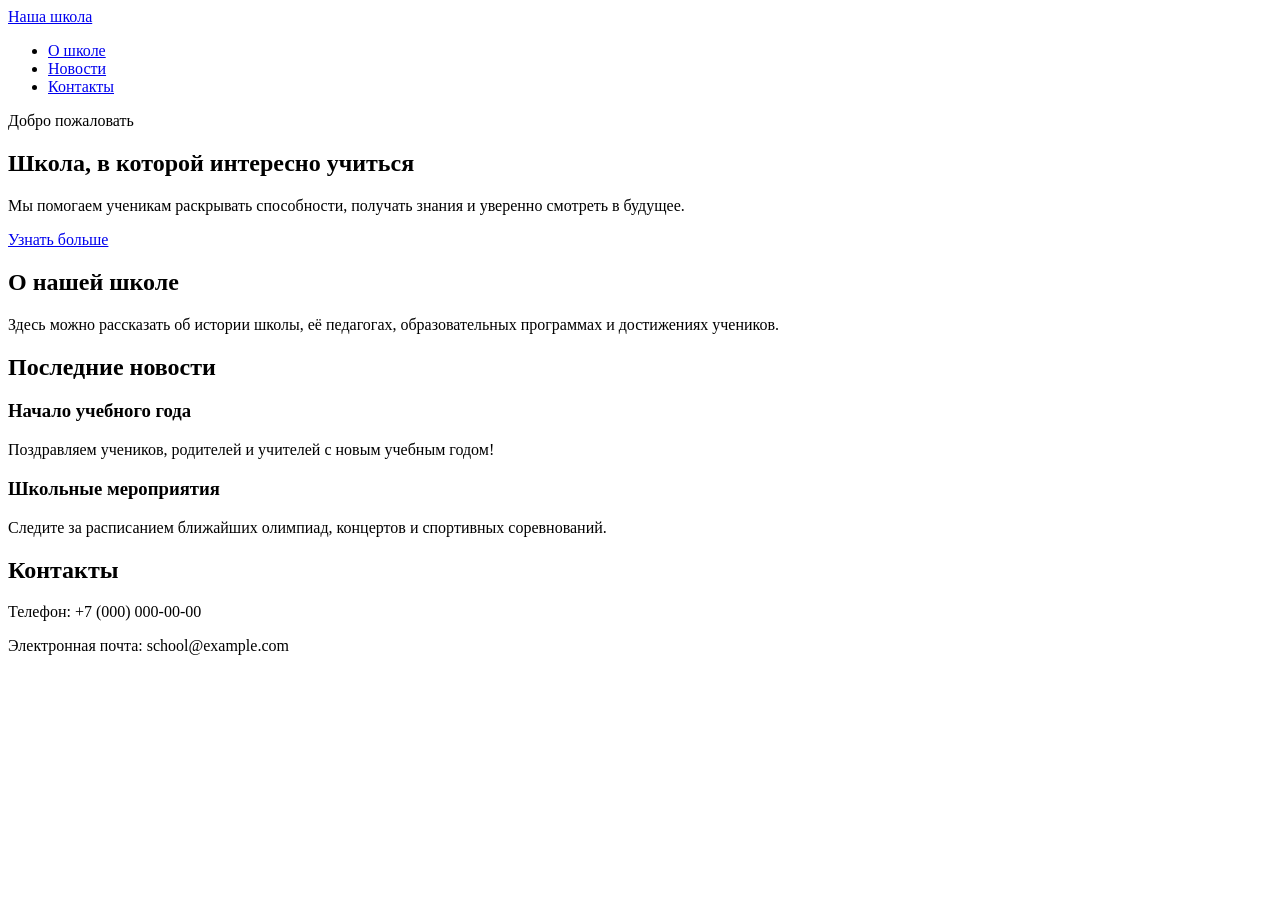
==== index.html @ 6bd5ac99 "Add school homepage" ====
<!DOCTYPE html>
<html lang="ru">
<head>
  <meta charset="UTF-8">
  <meta name="viewport" content="width=device-width, initial-scale=1.0">
  <meta name="description" content="Официальный сайт школы">
  <title>Наша школа</title>
  <link rel="stylesheet" href="css/styles.css">
</head>
<body>
  <header class="site-header">
    <div class="container header-content">
      <a class="logo" href="#">Наша школа</a>
      <nav aria-label="Основная навигация">
        <ul class="nav-list">
          <li><a href="#about">О школе</a></li>
          <li><a href="#news">Новости</a></li>
          <li><a href="#contacts">Контакты</a></li>
        </ul>
      </nav>
    </div>
  </header>

  <main>
    <section class="hero">
      <div class="container">
        <p class="eyebrow">Добро пожаловать</p>
        <h1>Школа, в которой интересно учиться</h1>
        <p>Мы помогаем ученикам раскрывать способности, получать знания и уверенно смотреть в будущее.</p>
        <a class="button" href="#about">Узнать больше</a>
      </div>
    </section>

    <section class="section" id="about">
      <div class="container">
        <h2>О нашей школе</h2>
        <p>Здесь можно рассказать об истории школы, её педагогах, образовательных программах и достижениях учеников.</p>
      </div>
    </section>

    <section class="section section-muted" id="news">
      <div class="container">
        <h2>Последние новости</h2>
        <div class="cards">
          <article class="card">
            <h3>Начало учебного года</h3>
            <p>Поздравляем учеников, родителей и учителей с новым учебным годом!</p>
          </article>
          <article class="card">
            <h3>Школьные мероприятия</h3>
            <p>Следите за расписанием ближайших олимпиад, концертов и спортивных соревнований.</p>
          </article>
        </div>
      </div>
    </section>
  </main>

  <footer class="site-footer" id="contacts">
    <div class="container">
      <h2>Контакты</h2>
      <p>Телефон: +7 (000) 000-00-00</p>
      <p>Электронная почта: school@example.com</p>
    </div>
  </footer>
</body>
</html>
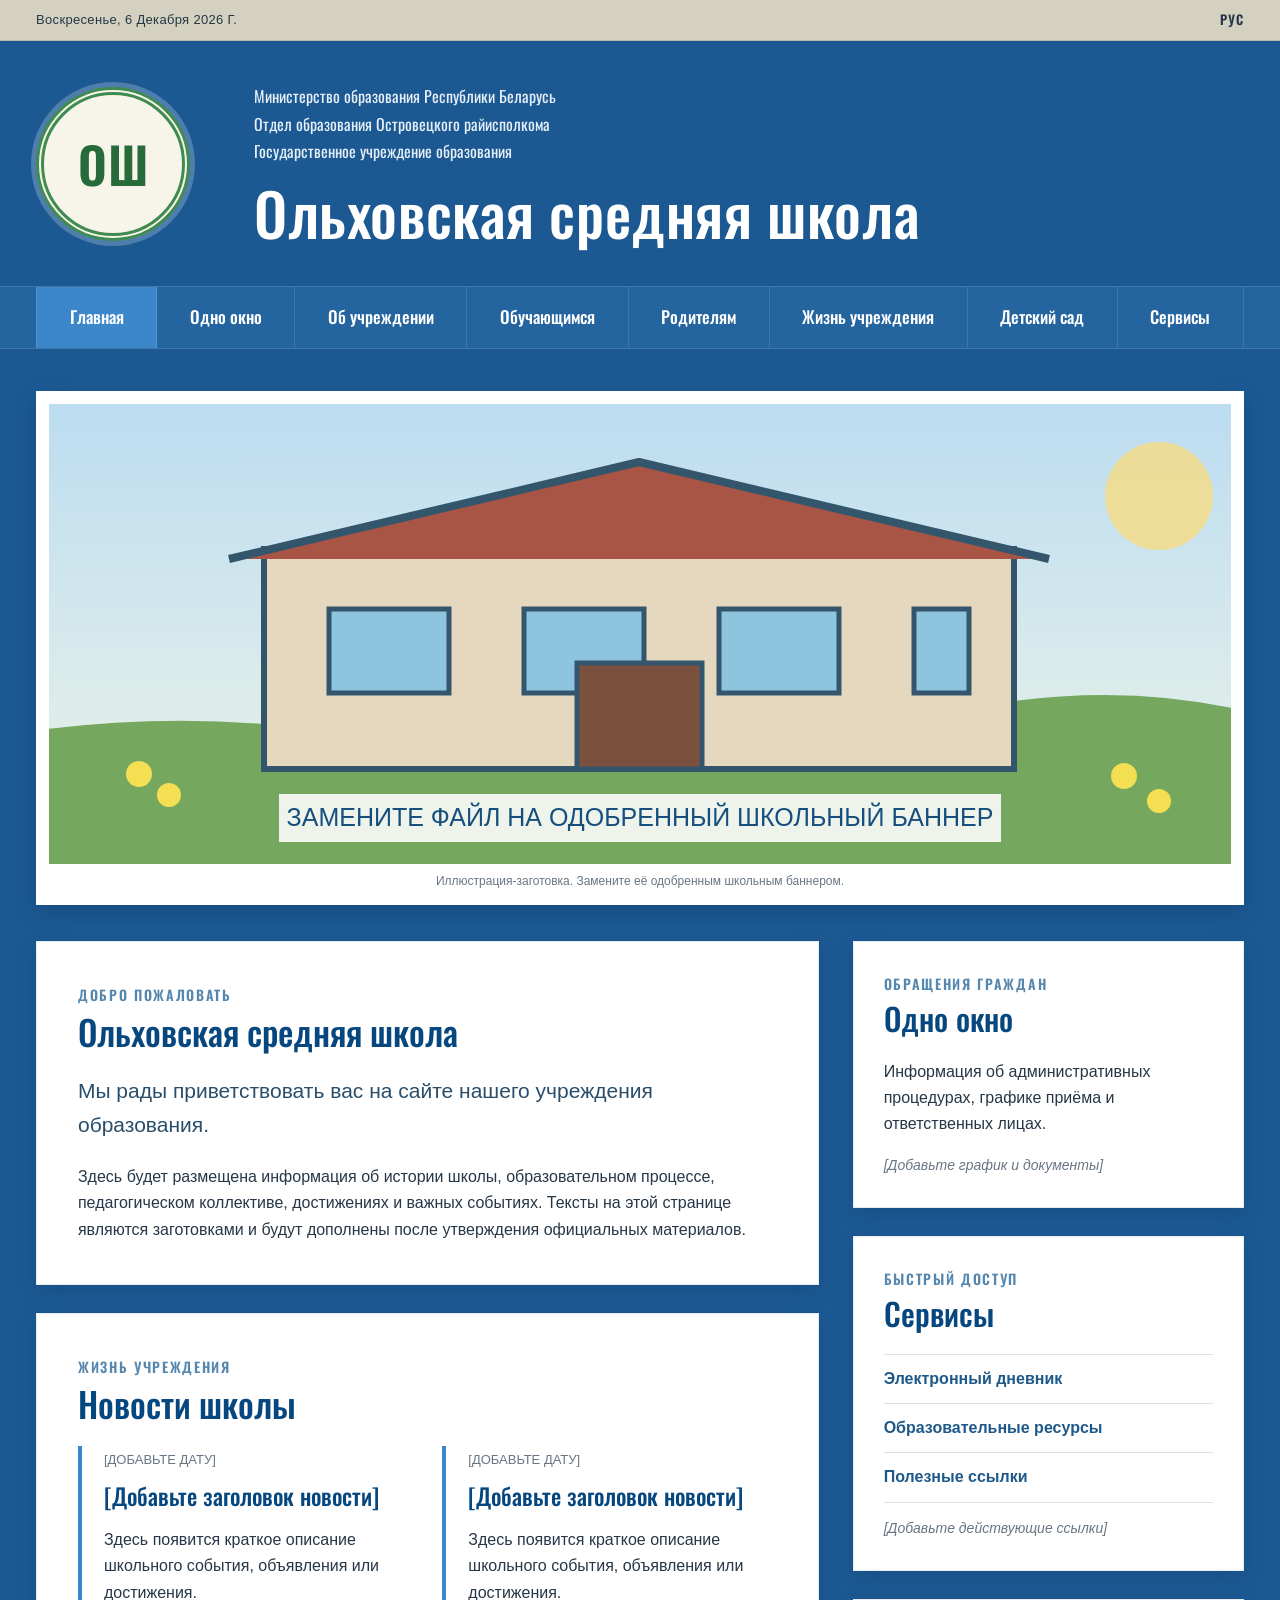
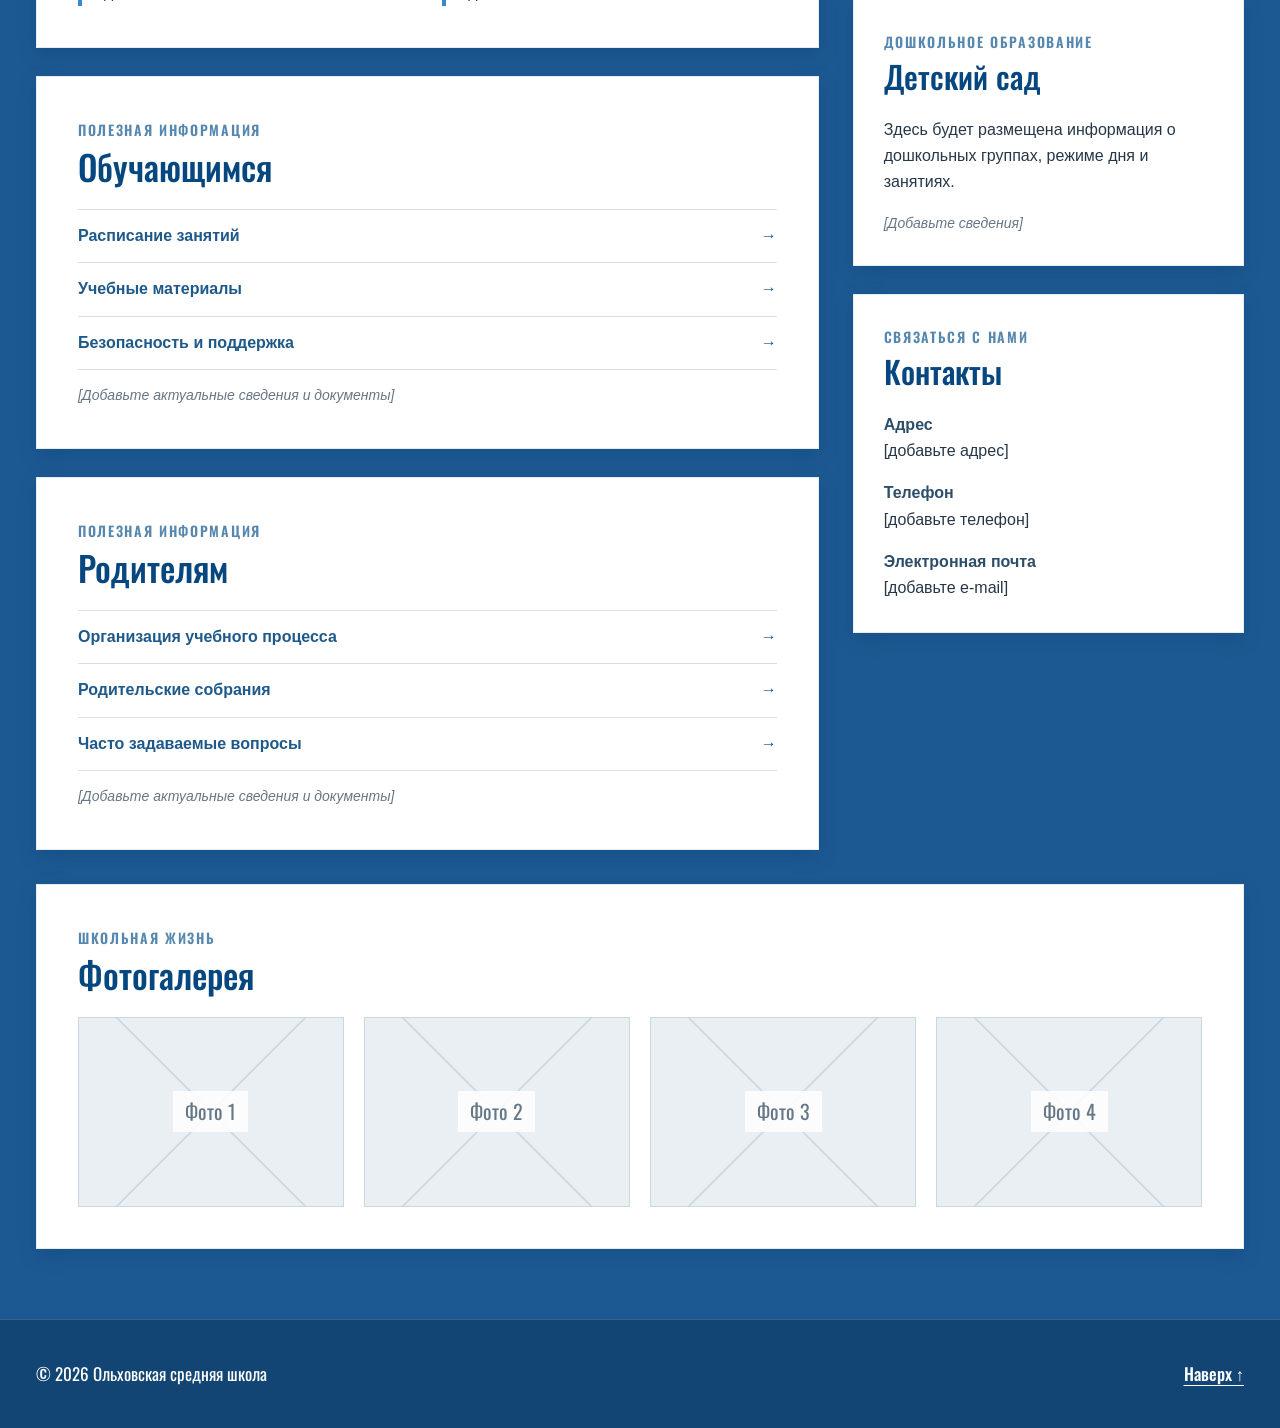
==== commit decf08f5: "Build responsive Olkhovskaya school homepage" ====
--- a/index.html
+++ b/index.html
@@ -1,66 +1,179 @@
-<!DOCTYPE html>
+<!doctype html>
 <html lang="ru">
 <head>
-  <meta charset="UTF-8">
-  <meta name="viewport" content="width=device-width, initial-scale=1.0">
-  <meta name="description" content="Официальный сайт школы">
-  <title>Наша школа</title>
-  <link rel="stylesheet" href="css/styles.css">
+  <meta charset="utf-8">
+  <meta name="viewport" content="width=device-width, initial-scale=1">
+  <meta name="description" content="Официальный сайт государственного учреждения образования «Ольховская средняя школа»">
+  <title>Ольховская средняя школа</title>
+  <link rel="preconnect" href="https://fonts.googleapis.com">
+  <link rel="preconnect" href="https://fonts.gstatic.com" crossorigin>
+  <link href="https://fonts.googleapis.com/css2?family=Oswald:wght@400;500;600&amp;display=swap" rel="stylesheet">
+  <link rel="stylesheet" href="styles.css">
 </head>
-<body>
+<body id="top">
+  <div class="topbar">
+    <div class="container topbar__inner">
+      <time id="current-date" datetime="">Сегодня</time>
+      <span class="language" aria-label="Язык страницы: русский">РУС</span>
+    </div>
+  </div>
+
   <header class="site-header">
-    <div class="container header-content">
-      <a class="logo" href="#">Наша школа</a>
-      <nav aria-label="Основная навигация">
-        <ul class="nav-list">
-          <li><a href="#about">О школе</a></li>
-          <li><a href="#news">Новости</a></li>
-          <li><a href="#contacts">Контакты</a></li>
+    <div class="container school-heading">
+      <div class="emblem" aria-label="Эмблема Ольховской средней школы" role="img">
+        <span>ОШ</span>
+      </div>
+      <div class="school-heading__text">
+        <p>Министерство образования Республики Беларусь</p>
+        <p>Отдел образования Островецкого райисполкома</p>
+        <p>Государственное учреждение образования</p>
+        <h1>Ольховская средняя школа</h1>
+      </div>
+    </div>
+
+    <nav class="main-nav" aria-label="Основная навигация">
+      <div class="container">
+        <ul class="main-nav__list">
+          <li><a class="is-active" href="#top" aria-current="page">Главная</a></li>
+          <li><a href="#one-window">Одно окно</a></li>
+          <li><a href="#about">Об учреждении</a></li>
+          <li><a href="#students">Обучающимся</a></li>
+          <li><a href="#parents">Родителям</a></li>
+          <li><a href="#news">Жизнь учреждения</a></li>
+          <li><a href="#kindergarten">Детский сад</a></li>
+          <li><a href="#services">Сервисы</a></li>
         </ul>
-      </nav>
-    </div>
+      </div>
+    </nav>
   </header>
 
-  <main>
-    <section class="hero">
-      <div class="container">
-        <p class="eyebrow">Добро пожаловать</p>
-        <h1>Школа, в которой интересно учиться</h1>
-        <p>Мы помогаем ученикам раскрывать способности, получать знания и уверенно смотреть в будущее.</p>
-        <a class="button" href="#about">Узнать больше</a>
+  <main class="container page-content">
+    <figure class="school-banner">
+      <img src="images/school-banner-placeholder.svg" alt="Место для праздничного баннера Ольховской средней школы" width="1462" height="460">
+      <figcaption>Иллюстрация-заготовка. Замените её одобренным школьным баннером.</figcaption>
+    </figure>
+
+    <div class="content-grid">
+      <div class="content-main">
+        <section class="panel welcome" id="about">
+          <p class="section-label">Добро пожаловать</p>
+          <h2>Ольховская средняя школа</h2>
+          <p class="lead">Мы рады приветствовать вас на сайте нашего учреждения образования.</p>
+          <p>Здесь будет размещена информация об истории школы, образовательном процессе, педагогическом коллективе, достижениях и важных событиях. Тексты на этой странице являются заготовками и будут дополнены после утверждения официальных материалов.</p>
+        </section>
+
+        <section class="panel" id="news">
+          <div class="section-heading">
+            <div>
+              <p class="section-label">Жизнь учреждения</p>
+              <h2>Новости школы</h2>
+            </div>
+          </div>
+          <div class="news-grid">
+            <article class="news-card">
+              <time datetime="">[добавьте дату]</time>
+              <h3>[Добавьте заголовок новости]</h3>
+              <p>Здесь появится краткое описание школьного события, объявления или достижения.</p>
+            </article>
+            <article class="news-card">
+              <time datetime="">[добавьте дату]</time>
+              <h3>[Добавьте заголовок новости]</h3>
+              <p>Здесь появится краткое описание школьного события, объявления или достижения.</p>
+            </article>
+          </div>
+        </section>
+
+        <section class="panel info-section" id="students">
+          <p class="section-label">Полезная информация</p>
+          <h2>Обучающимся</h2>
+          <div class="link-list">
+            <a href="#students">Расписание занятий <span aria-hidden="true">→</span></a>
+            <a href="#students">Учебные материалы <span aria-hidden="true">→</span></a>
+            <a href="#students">Безопасность и поддержка <span aria-hidden="true">→</span></a>
+          </div>
+          <p class="placeholder-note">[Добавьте актуальные сведения и документы]</p>
+        </section>
+
+        <section class="panel info-section" id="parents">
+          <p class="section-label">Полезная информация</p>
+          <h2>Родителям</h2>
+          <div class="link-list">
+            <a href="#parents">Организация учебного процесса <span aria-hidden="true">→</span></a>
+            <a href="#parents">Родительские собрания <span aria-hidden="true">→</span></a>
+            <a href="#parents">Часто задаваемые вопросы <span aria-hidden="true">→</span></a>
+          </div>
+          <p class="placeholder-note">[Добавьте актуальные сведения и документы]</p>
+        </section>
       </div>
-    </section>
 
-    <section class="section" id="about">
-      <div class="container">
-        <h2>О нашей школе</h2>
-        <p>Здесь можно рассказать об истории школы, её педагогах, образовательных программах и достижениях учеников.</p>
-      </div>
-    </section>
+      <aside class="content-sidebar" aria-label="Дополнительная информация">
+        <section class="panel sidebar-panel" id="one-window">
+          <p class="section-label">Обращения граждан</p>
+          <h2>Одно окно</h2>
+          <p>Информация об административных процедурах, графике приёма и ответственных лицах.</p>
+          <p class="placeholder-note">[Добавьте график и документы]</p>
+        </section>
 
-    <section class="section section-muted" id="news">
-      <div class="container">
-        <h2>Последние новости</h2>
-        <div class="cards">
-          <article class="card">
-            <h3>Начало учебного года</h3>
-            <p>Поздравляем учеников, родителей и учителей с новым учебным годом!</p>
-          </article>
-          <article class="card">
-            <h3>Школьные мероприятия</h3>
-            <p>Следите за расписанием ближайших олимпиад, концертов и спортивных соревнований.</p>
-          </article>
-        </div>
+        <section class="panel sidebar-panel" id="services">
+          <p class="section-label">Быстрый доступ</p>
+          <h2>Сервисы</h2>
+          <ul class="sidebar-links">
+            <li><a href="#services">Электронный дневник</a></li>
+            <li><a href="#services">Образовательные ресурсы</a></li>
+            <li><a href="#services">Полезные ссылки</a></li>
+          </ul>
+          <p class="placeholder-note">[Добавьте действующие ссылки]</p>
+        </section>
+
+        <section class="panel sidebar-panel" id="kindergarten">
+          <p class="section-label">Дошкольное образование</p>
+          <h2>Детский сад</h2>
+          <p>Здесь будет размещена информация о дошкольных группах, режиме дня и занятиях.</p>
+          <p class="placeholder-note">[Добавьте сведения]</p>
+        </section>
+
+        <section class="panel sidebar-panel contacts" id="contacts">
+          <p class="section-label">Связаться с нами</p>
+          <h2>Контакты</h2>
+          <address>
+            <p><strong>Адрес</strong><br>[добавьте адрес]</p>
+            <p><strong>Телефон</strong><br>[добавьте телефон]</p>
+            <p><strong>Электронная почта</strong><br>[добавьте e-mail]</p>
+          </address>
+        </section>
+      </aside>
+    </div>
+
+    <section class="panel gallery" aria-labelledby="gallery-title">
+      <p class="section-label">Школьная жизнь</p>
+      <h2 id="gallery-title">Фотогалерея</h2>
+      <div class="gallery-grid">
+        <div class="gallery-placeholder"><span>Фото 1</span></div>
+        <div class="gallery-placeholder"><span>Фото 2</span></div>
+        <div class="gallery-placeholder"><span>Фото 3</span></div>
+        <div class="gallery-placeholder"><span>Фото 4</span></div>
       </div>
     </section>
   </main>
 
-  <footer class="site-footer" id="contacts">
-    <div class="container">
-      <h2>Контакты</h2>
-      <p>Телефон: +7 (000) 000-00-00</p>
-      <p>Электронная почта: school@example.com</p>
+  <footer class="site-footer">
+    <div class="container site-footer__inner">
+      <p>© <span id="current-year"></span> Ольховская средняя школа</p>
+      <a href="#top">Наверх ↑</a>
     </div>
   </footer>
+
+  <script>
+    const today = new Date();
+    const dateElement = document.querySelector('#current-date');
+    dateElement.dateTime = today.toISOString().slice(0, 10);
+    dateElement.textContent = today.toLocaleDateString('ru-RU', {
+      weekday: 'long',
+      day: 'numeric',
+      month: 'long',
+      year: 'numeric'
+    });
+    document.querySelector('#current-year').textContent = today.getFullYear();
+  </script>
 </body>
 </html>
--- a/styles.css
+++ b/styles.css
@@ -0,0 +1,511 @@
+:root {
+  --page-blue: #1c5993;
+  --menu-blue: #24649f;
+  --active-blue: #3b87c9;
+  --topbar: #d4d1c1;
+  --heading: #06477f;
+  --text: #273747;
+  --muted: #687684;
+  --line: #d8e1e8;
+  --white: #fff;
+  --content-width: 1462px;
+  --heading-font: 'Oswald', 'Arial Narrow', Arial, sans-serif;
+}
+
+*,
+*::before,
+*::after {
+  box-sizing: border-box;
+}
+
+html {
+  scroll-behavior: smooth;
+  scroll-padding-top: 24px;
+}
+
+body {
+  margin: 0;
+  color: var(--text);
+  background: var(--page-blue);
+  font: 16px/1.65 Arial, Helvetica, sans-serif;
+}
+
+a {
+  color: inherit;
+}
+
+img {
+  display: block;
+  max-width: 100%;
+}
+
+.container {
+  width: min(var(--content-width), calc(100% - 72px));
+  margin-inline: auto;
+}
+
+.topbar {
+  color: #253746;
+  background: var(--topbar);
+  border-bottom: 1px solid rgb(0 0 0 / 12%);
+}
+
+.topbar__inner {
+  display: flex;
+  min-height: 40px;
+  align-items: center;
+  justify-content: space-between;
+  font-size: 13px;
+  letter-spacing: .025em;
+  text-transform: capitalize;
+}
+
+.language {
+  font-family: var(--heading-font);
+  font-weight: 600;
+  letter-spacing: .08em;
+}
+
+.site-header {
+  color: var(--white);
+}
+
+.school-heading {
+  display: flex;
+  min-height: 245px;
+  align-items: center;
+  gap: clamp(32px, 5vw, 82px);
+  padding-block: 34px;
+}
+
+.emblem {
+  display: grid;
+  width: 154px;
+  aspect-ratio: 1;
+  flex: 0 0 154px;
+  place-items: center;
+  color: #286b3b;
+  background: #f7f5e9;
+  border: 8px double #3f8b50;
+  border-radius: 50%;
+  box-shadow: 0 0 0 5px rgb(255 255 255 / 22%);
+  font-family: var(--heading-font);
+  font-size: 50px;
+  font-weight: 600;
+  letter-spacing: .02em;
+}
+
+.school-heading__text {
+  font-family: var(--heading-font);
+}
+
+.school-heading__text p {
+  margin: 1px 0;
+  color: #e5eff8;
+  font-size: clamp(15px, 1.25vw, 19px);
+  font-weight: 400;
+}
+
+.school-heading h1 {
+  margin: 17px 0 0;
+  font-size: clamp(38px, 4.6vw, 70px);
+  font-weight: 500;
+  letter-spacing: .01em;
+  line-height: 1.08;
+}
+
+.main-nav {
+  background: var(--menu-blue);
+  border-block: 1px solid rgb(255 255 255 / 13%);
+}
+
+.main-nav__list {
+  display: flex;
+  margin: 0;
+  padding: 0;
+  list-style: none;
+}
+
+.main-nav__list li {
+  flex: 1 1 auto;
+}
+
+.main-nav__list a {
+  display: flex;
+  min-height: 61px;
+  align-items: center;
+  justify-content: center;
+  padding: 10px 18px;
+  border-right: 1px solid rgb(255 255 255 / 12%);
+  font-family: var(--heading-font);
+  font-size: 17px;
+  font-weight: 500;
+  line-height: 1.2;
+  text-align: center;
+  text-decoration: none;
+  transition: background-color 160ms ease;
+}
+
+.main-nav__list li:first-child a {
+  border-left: 1px solid rgb(255 255 255 / 12%);
+}
+
+.main-nav__list a:hover,
+.main-nav__list a:focus-visible,
+.main-nav__list a.is-active {
+  background: var(--active-blue);
+}
+
+.page-content {
+  padding-block: 42px 70px;
+}
+
+.school-banner {
+  margin: 0 0 36px;
+  padding: 12px;
+  background: var(--white);
+  border: 1px solid rgb(255 255 255 / 52%);
+  box-shadow: 0 7px 20px rgb(3 39 73 / 25%);
+}
+
+.school-banner img {
+  width: 100%;
+  aspect-ratio: 1462 / 460;
+  object-fit: cover;
+}
+
+.school-banner figcaption {
+  padding: 8px 5px 0;
+  color: var(--muted);
+  font-size: 12px;
+  text-align: center;
+}
+
+.content-grid {
+  display: grid;
+  grid-template-columns: minmax(0, 2fr) minmax(300px, 1fr);
+  gap: 34px;
+  align-items: start;
+}
+
+.content-main,
+.content-sidebar {
+  display: grid;
+  gap: 28px;
+}
+
+.panel {
+  padding: clamp(26px, 3.2vw, 46px);
+  background: var(--white);
+  border: 1px solid rgb(7 58 99 / 10%);
+  box-shadow: 0 6px 18px rgb(3 39 73 / 18%);
+}
+
+.panel h2,
+.panel h3,
+.section-label {
+  font-family: var(--heading-font);
+}
+
+.panel h2 {
+  margin: 0 0 22px;
+  color: var(--heading);
+  font-size: clamp(29px, 2.7vw, 41px);
+  font-weight: 500;
+  line-height: 1.15;
+}
+
+.panel h3 {
+  margin: 10px 0 8px;
+  color: var(--heading);
+  font-size: 23px;
+  font-weight: 500;
+  line-height: 1.25;
+}
+
+.panel p:last-child {
+  margin-bottom: 0;
+}
+
+.section-label {
+  margin: 0 0 6px;
+  color: #5687ae;
+  font-size: 14px;
+  font-weight: 600;
+  letter-spacing: .12em;
+  text-transform: uppercase;
+}
+
+.lead {
+  color: #294e6b;
+  font-size: 21px;
+}
+
+.news-grid {
+  display: grid;
+  grid-template-columns: repeat(2, minmax(0, 1fr));
+  gap: 30px;
+}
+
+.news-card {
+  padding-left: 22px;
+  border-left: 4px solid var(--active-blue);
+}
+
+.news-card time {
+  color: var(--muted);
+  font-size: 13px;
+  text-transform: uppercase;
+}
+
+.link-list {
+  border-top: 1px solid var(--line);
+}
+
+.link-list a {
+  display: flex;
+  align-items: center;
+  justify-content: space-between;
+  gap: 16px;
+  padding: 13px 0;
+  color: #1e598a;
+  border-bottom: 1px solid var(--line);
+  font-weight: 700;
+  text-decoration: none;
+}
+
+.link-list a:hover,
+.link-list a:focus-visible,
+.sidebar-links a:hover,
+.sidebar-links a:focus-visible {
+  color: var(--active-blue);
+  text-decoration: underline;
+}
+
+.sidebar-panel {
+  padding: 30px;
+}
+
+.sidebar-panel h2 {
+  font-size: 31px;
+}
+
+.sidebar-links {
+  margin: 0;
+  padding: 0;
+  list-style: none;
+}
+
+.sidebar-links li {
+  border-top: 1px solid var(--line);
+}
+
+.sidebar-links li:last-child {
+  border-bottom: 1px solid var(--line);
+}
+
+.sidebar-links a {
+  display: block;
+  padding: 11px 0;
+  color: #1e598a;
+  font-weight: 700;
+  text-decoration: none;
+}
+
+.placeholder-note {
+  color: var(--muted);
+  font-size: 14px;
+  font-style: italic;
+}
+
+.contacts address {
+  font-style: normal;
+}
+
+.contacts strong {
+  color: #2c4e69;
+}
+
+.gallery {
+  margin-top: 34px;
+}
+
+.gallery-grid {
+  display: grid;
+  grid-template-columns: repeat(4, minmax(0, 1fr));
+  gap: 20px;
+}
+
+.gallery-placeholder {
+  display: grid;
+  min-height: 190px;
+  place-items: center;
+  color: #667887;
+  background:
+    linear-gradient(135deg, transparent 49.5%, #c9d6df 50%, transparent 50.5%),
+    linear-gradient(45deg, transparent 49.5%, #c9d6df 50%, transparent 50.5%),
+    #e9eff3;
+  border: 1px solid #cbd7df;
+  font-family: var(--heading-font);
+  font-size: 20px;
+}
+
+.gallery-placeholder span {
+  padding: 4px 12px;
+  background: rgb(255 255 255 / 85%);
+}
+
+.site-footer {
+  color: var(--white);
+  background: #124574;
+  border-top: 1px solid rgb(255 255 255 / 16%);
+}
+
+.site-footer__inner {
+  display: flex;
+  min-height: 108px;
+  align-items: center;
+  justify-content: space-between;
+  gap: 24px;
+  font-family: var(--heading-font);
+  font-size: 17px;
+}
+
+.site-footer a {
+  font-weight: 500;
+  text-underline-offset: 4px;
+}
+
+@media (max-width: 1040px) {
+  .container {
+    width: min(100% - 44px, var(--content-width));
+  }
+
+  .main-nav__list {
+    flex-wrap: wrap;
+  }
+
+  .main-nav__list li {
+    flex: 1 1 25%;
+  }
+
+  .content-grid {
+    grid-template-columns: minmax(0, 1.8fr) minmax(260px, 1fr);
+  }
+
+  .gallery-grid {
+    grid-template-columns: repeat(2, minmax(0, 1fr));
+  }
+}
+
+@media (max-width: 760px) {
+  .container {
+    width: min(100% - 28px, var(--content-width));
+  }
+
+  .topbar__inner {
+    min-height: 36px;
+  }
+
+  .school-heading {
+    min-height: auto;
+    align-items: flex-start;
+    flex-direction: column;
+    gap: 22px;
+    padding-block: 28px 32px;
+  }
+
+  .emblem {
+    width: 104px;
+    flex-basis: 104px;
+    border-width: 6px;
+    font-size: 35px;
+  }
+
+  .school-heading__text p {
+    font-size: 14px;
+    line-height: 1.4;
+  }
+
+  .school-heading h1 {
+    margin-top: 13px;
+    font-size: clamp(34px, 10vw, 48px);
+  }
+
+  .main-nav__list li {
+    flex-basis: 50%;
+  }
+
+  .main-nav__list a {
+    min-height: 52px;
+    padding-inline: 8px;
+    font-size: 15px;
+  }
+
+  .page-content {
+    padding-block: 24px 42px;
+  }
+
+  .school-banner {
+    margin-bottom: 24px;
+    padding: 7px;
+  }
+
+  .school-banner img {
+    min-height: 210px;
+  }
+
+  .content-grid {
+    grid-template-columns: 1fr;
+    gap: 24px;
+  }
+
+  .content-main,
+  .content-sidebar {
+    gap: 24px;
+  }
+
+  .panel,
+  .sidebar-panel {
+    padding: 25px 22px;
+  }
+
+  .news-grid {
+    grid-template-columns: 1fr;
+  }
+
+  .gallery {
+    margin-top: 24px;
+  }
+
+  .gallery-grid {
+    gap: 12px;
+  }
+
+  .gallery-placeholder {
+    min-height: 125px;
+  }
+
+  .site-footer__inner {
+    align-items: flex-start;
+    flex-direction: column;
+    justify-content: center;
+    padding-block: 26px;
+  }
+
+  .site-footer__inner p {
+    margin: 0;
+  }
+}
+
+@media (max-width: 380px) {
+  .main-nav__list li {
+    flex-basis: 100%;
+  }
+}
+
+@media (prefers-reduced-motion: reduce) {
+  html {
+    scroll-behavior: auto;
+  }
+}
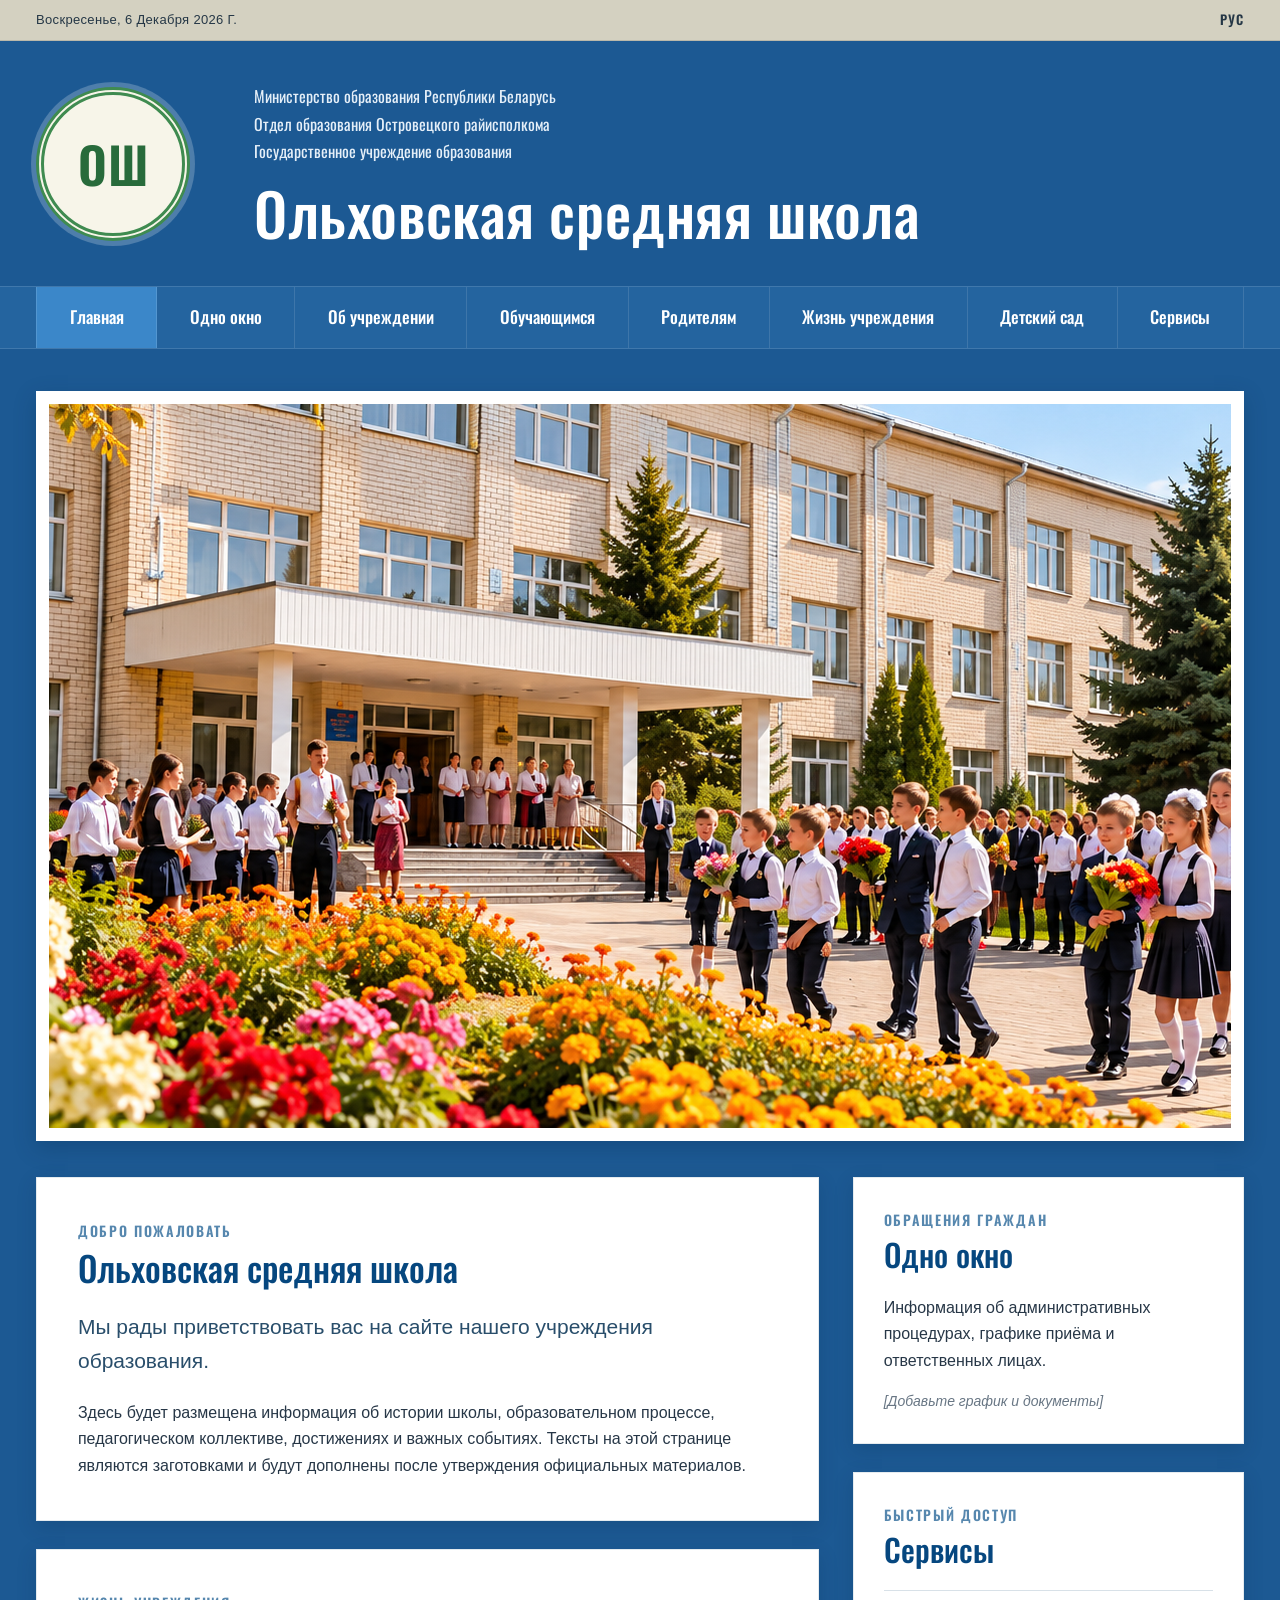
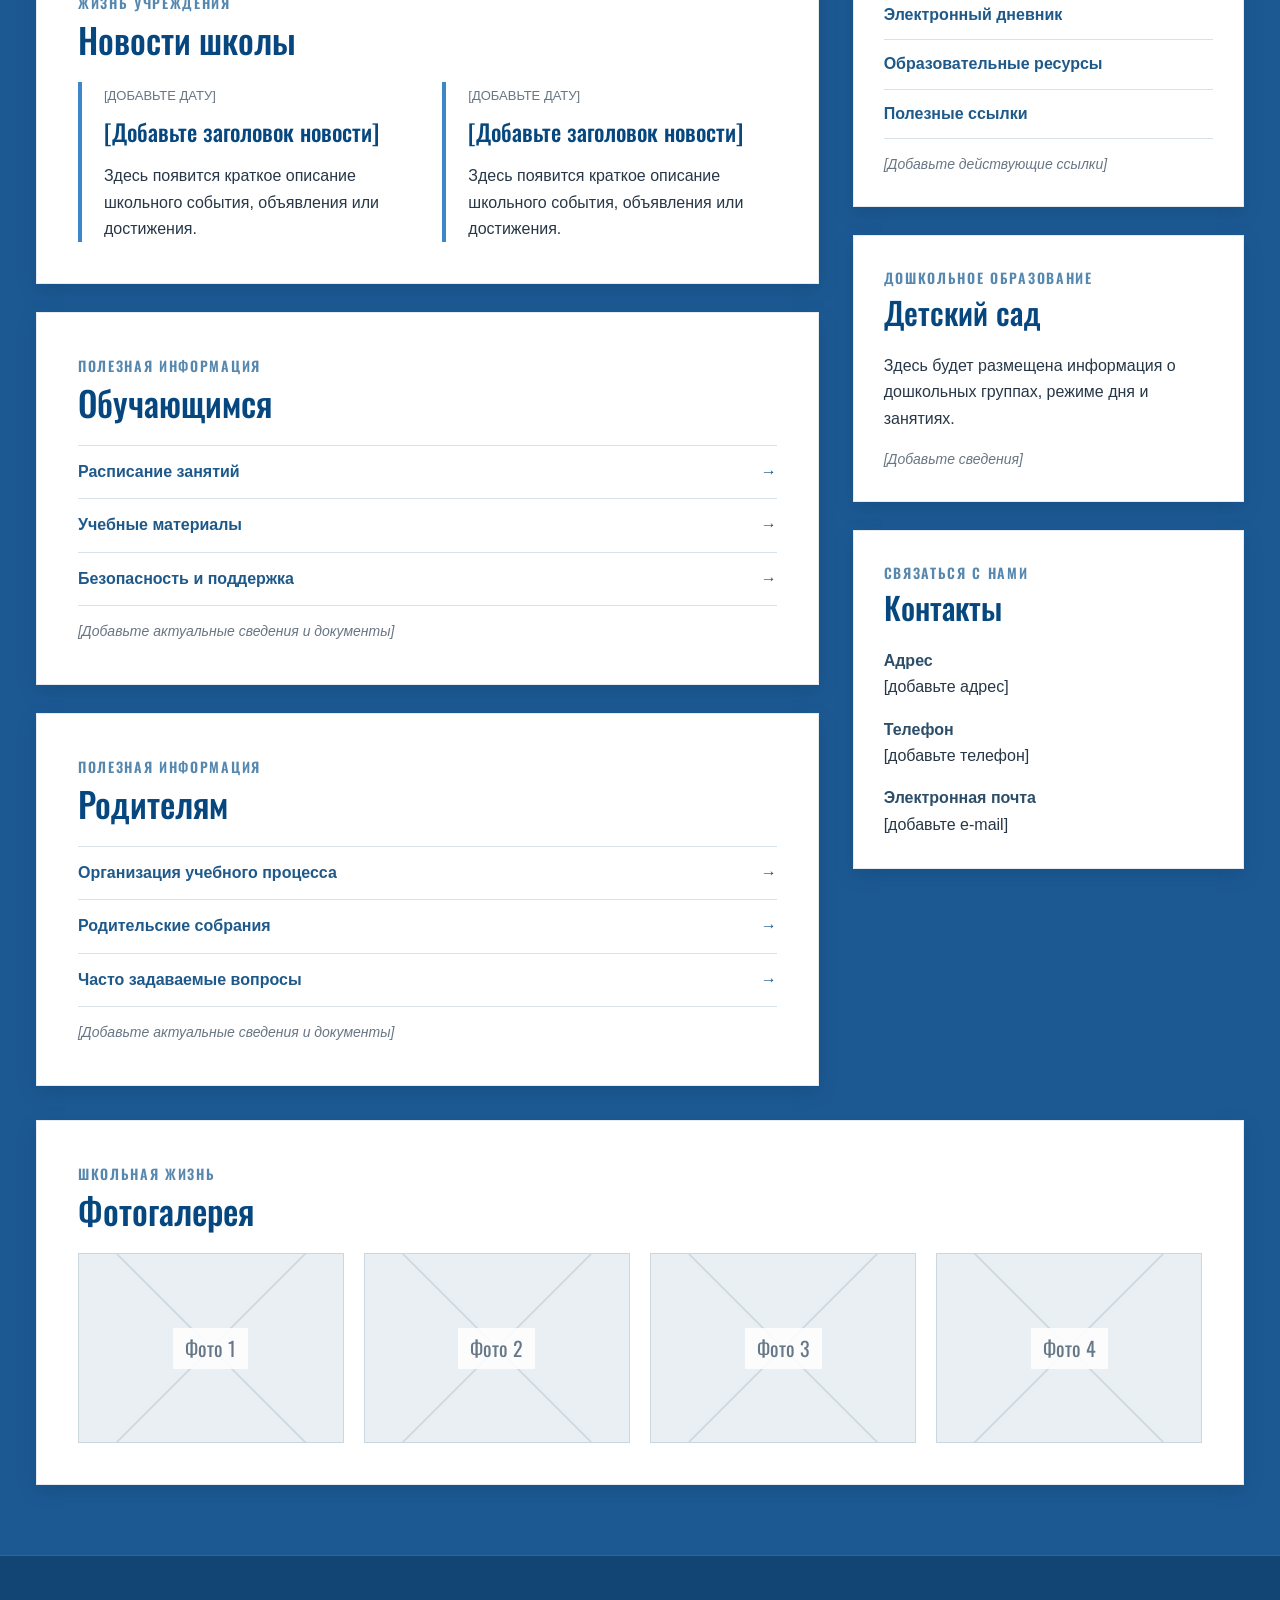
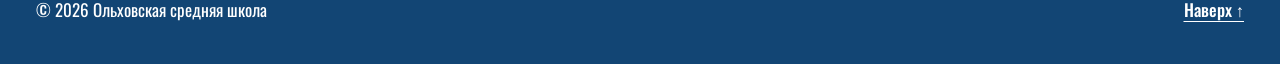
==== commit f110290c: "Use school image as homepage banner" ====
--- a/index.html
+++ b/index.html
@@ -49,8 +49,7 @@
 
   <main class="container page-content">
     <figure class="school-banner">
-      <img src="images/school-banner-placeholder.svg" alt="Место для праздничного баннера Ольховской средней школы" width="1462" height="460">
-      <figcaption>Иллюстрация-заготовка. Замените её одобренным школьным баннером.</figcaption>
+      <img src="images/school.png" alt="Школьное здание, ученики и педагоги на праздничной линейке" width="2172" height="724">
     </figure>
 
     <div class="content-grid">
--- a/styles.css
+++ b/styles.css
@@ -170,15 +170,8 @@
 
 .school-banner img {
   width: 100%;
-  aspect-ratio: 1462 / 460;
+  aspect-ratio: 3 / 1;
   object-fit: cover;
-}
-
-.school-banner figcaption {
-  padding: 8px 5px 0;
-  color: var(--muted);
-  font-size: 12px;
-  text-align: center;
 }
 
 .content-grid {
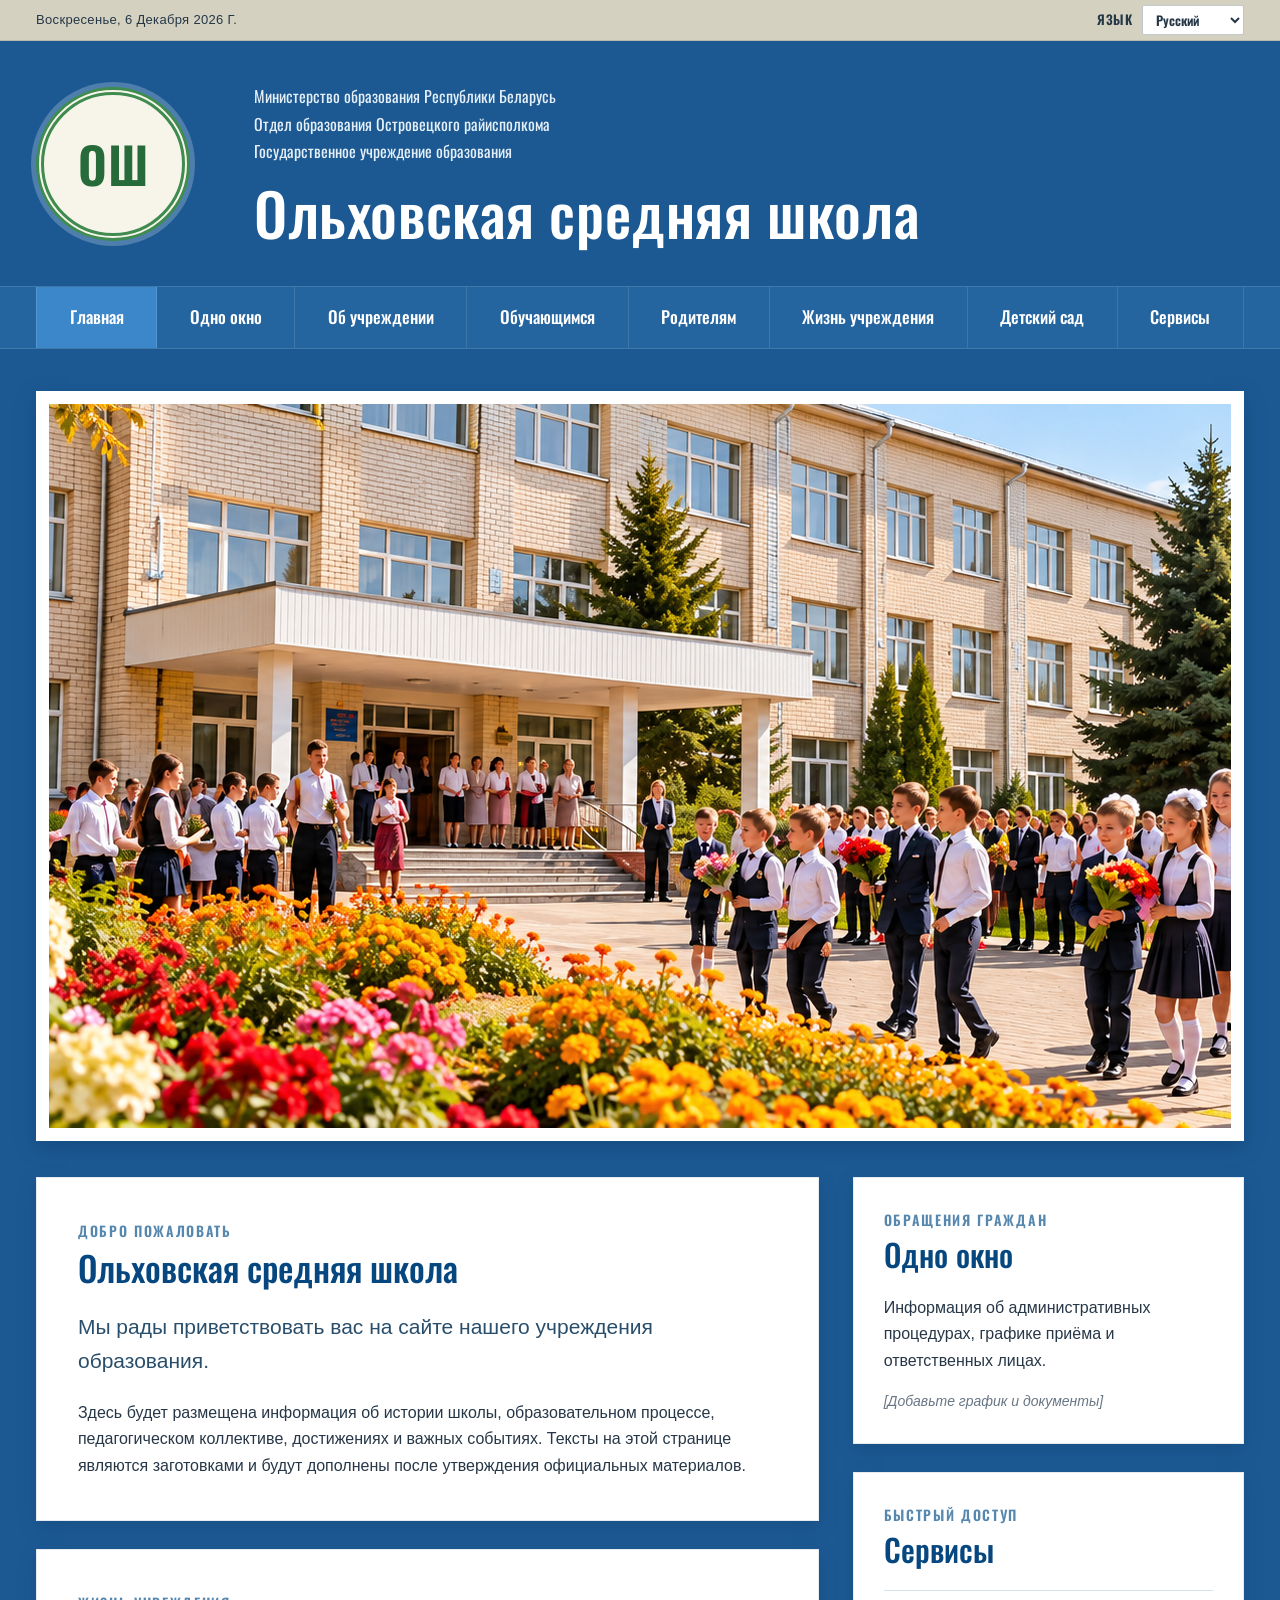
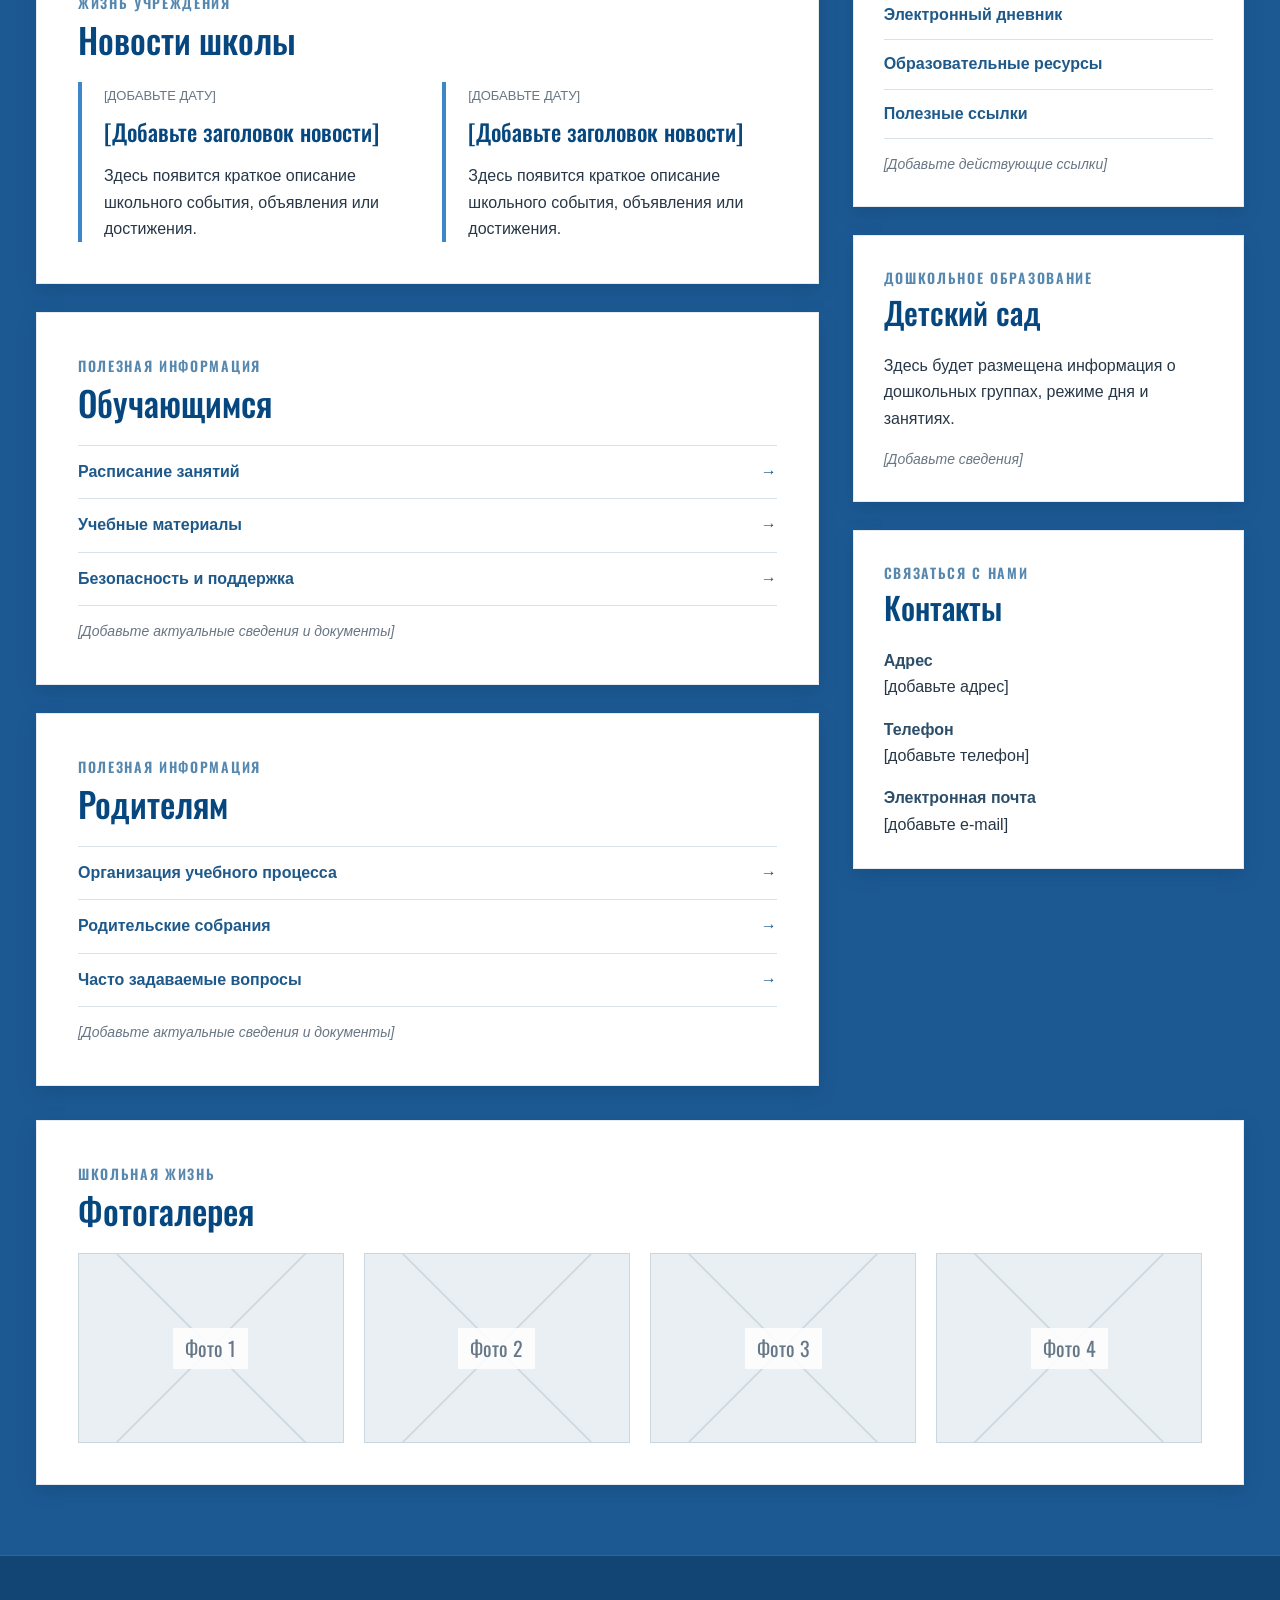
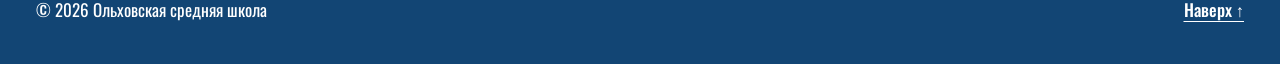
==== commit c9c24232: "Add English translation and language selector" ====
--- a/index.html
+++ b/index.html
@@ -14,7 +14,13 @@
   <div class="topbar">
     <div class="container topbar__inner">
       <time id="current-date" datetime="">Сегодня</time>
-      <span class="language" aria-label="Язык страницы: русский">РУС</span>
+      <label class="language-selector">
+        <span class="language-selector__label">Язык</span>
+        <select aria-label="Выберите язык" onchange="window.location.href=this.value">
+          <option value="index.html" selected>Русский</option>
+          <option value="index-en.html">English</option>
+        </select>
+      </label>
     </div>
   </div>
 
@@ -34,8 +40,8 @@
     <nav class="main-nav" aria-label="Основная навигация">
       <div class="container">
         <ul class="main-nav__list">
-          <li><a class="is-active" href="#top" aria-current="page">Главная</a></li>
-          <li><a href="#one-window">Одно окно</a></li>
+          <li><a class="is-active" href="index.html" aria-current="page">Главная</a></li>
+          <li><a href="one-window.html">Одно окно</a></li>
           <li><a href="#about">Об учреждении</a></li>
           <li><a href="#students">Обучающимся</a></li>
           <li><a href="#parents">Родителям</a></li>
--- a/styles.css
+++ b/styles.css
@@ -60,10 +60,33 @@
   text-transform: capitalize;
 }
 
-.language {
+.language-selector {
+  display: flex;
+  align-items: center;
+  gap: 9px;
   font-family: var(--heading-font);
   font-weight: 600;
-  letter-spacing: .08em;
+}
+
+.language-selector__label {
+  letter-spacing: .06em;
+  text-transform: uppercase;
+}
+
+.language-selector select {
+  min-height: 30px;
+  padding: 3px 28px 3px 9px;
+  color: #253746;
+  background: #fff;
+  border: 1px solid rgb(37 55 70 / 28%);
+  border-radius: 2px;
+  font: inherit;
+  cursor: pointer;
+}
+
+.language-selector select:focus-visible {
+  outline: 3px solid rgb(59 135 201 / 45%);
+  outline-offset: 2px;
 }
 
 .site-header {
@@ -369,6 +392,25 @@
   text-underline-offset: 4px;
 }
 
+/* Страница «Одно окно» */
+.one-window-intro { padding-block: 32px 34px; color: var(--white); }
+.breadcrumbs { display: flex; gap: 12px; margin-bottom: 24px; font-size: 14px; }
+.breadcrumbs a { text-decoration: none; }
+.breadcrumbs a:hover { text-decoration: underline; }
+.one-window-intro h2 { margin: 0 0 12px; font-family: var(--heading-font); font-size: 48px; font-weight: 500; line-height: 1.15; }
+.one-window-intro p { margin: 0; font-size: 18px; }
+.service-list { display: grid; gap: 28px; padding-bottom: 70px; }
+.service-card { display: grid; grid-template-columns: 86px minmax(0, 1fr) 310px; gap: 28px; min-height: 236px; align-items: center; padding: 34px; background: var(--white); border: 1px solid var(--line); }
+.service-card__icon { display: grid; width: 86px; height: 86px; place-items: center; color: var(--heading); background: #f7f5e9; }
+.service-card__icon svg { width: 40px; height: 40px; }
+.service-card__label { margin: 0 0 12px; color: #5687ae; font-family: var(--heading-font); font-size: 14px; font-weight: 600; line-height: 1.2; text-transform: uppercase; }
+.service-card h3 { margin: 0 0 12px; color: var(--heading); font-family: var(--heading-font); font-size: 34px; font-weight: 500; line-height: 1.15; }
+.service-card__description { margin: 0; font-size: 18px; line-height: 1.6; }
+.service-card__action { padding-left: 34px; border-left: 1px solid var(--line); }
+.service-card__button { display: flex; min-height: 58px; align-items: center; justify-content: space-between; gap: 18px; padding: 12px 22px; color: var(--white); background: #3f8b50; font-family: var(--heading-font); font-size: 18px; font-weight: 500; text-decoration: none; }
+.service-card__button:hover, .service-card__button:focus-visible { background: #327442; }
+.service-card__button svg { width: 20px; height: 20px; flex: 0 0 auto; }
+
 @media (max-width: 1040px) {
   .container {
     width: min(100% - 44px, var(--content-width));
@@ -389,6 +431,10 @@
   .gallery-grid {
     grid-template-columns: repeat(2, minmax(0, 1fr));
   }
+
+  .service-card { grid-template-columns: 72px minmax(0, 1fr); }
+  .service-card__icon { width: 72px; height: 72px; }
+  .service-card__action { grid-column: 2; width: min(310px, 100%); padding-left: 0; border-left: 0; }
 }
 
 @media (max-width: 760px) {
@@ -489,6 +535,15 @@
   .site-footer__inner p {
     margin: 0;
   }
+
+  .one-window-intro { padding-block: 24px 28px; }
+  .one-window-intro h2 { font-size: 38px; }
+  .one-window-intro p { font-size: 16px; }
+  .service-list { gap: 20px; padding-bottom: 42px; }
+  .service-card { grid-template-columns: 1fr; gap: 20px; min-height: 0; padding: 24px 22px; }
+  .service-card__action { grid-column: auto; width: 100%; }
+  .service-card h3 { font-size: 29px; }
+  .service-card__description { font-size: 16px; }
 }
 
 @media (max-width: 380px) {
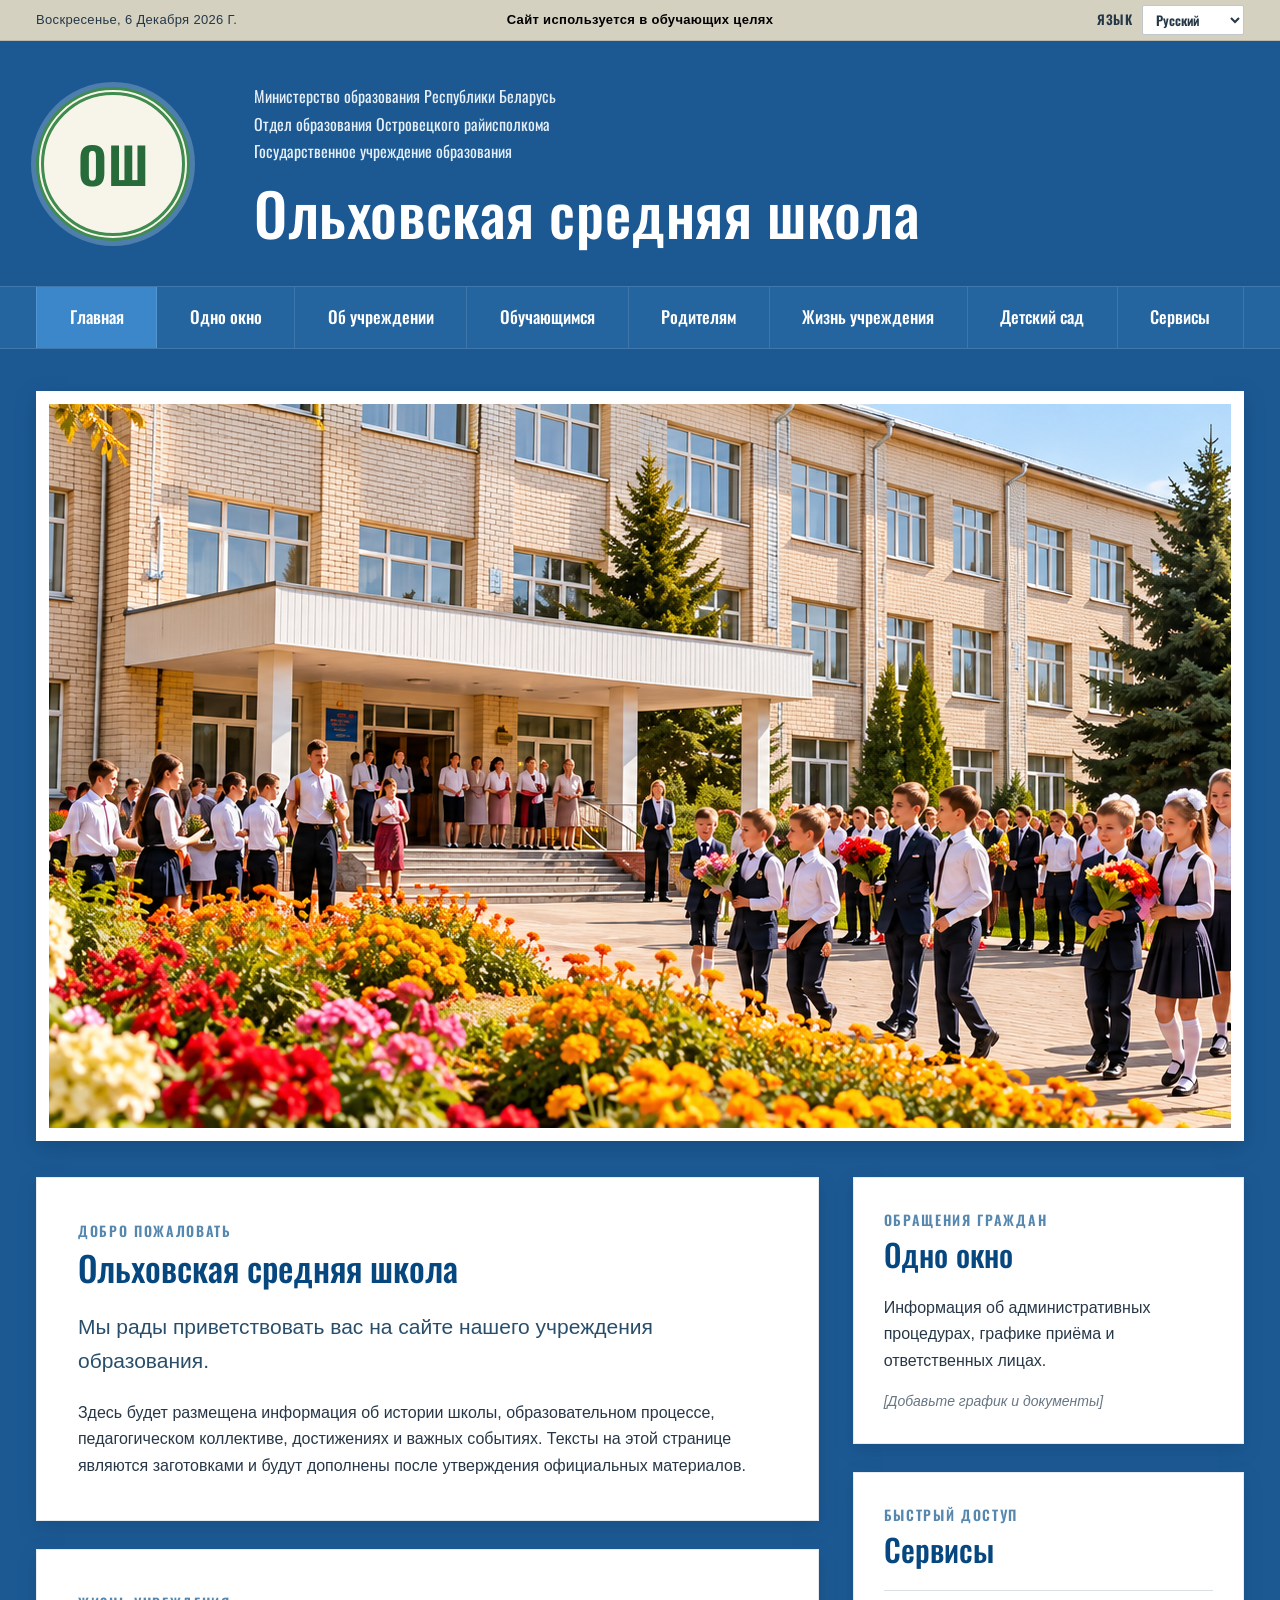
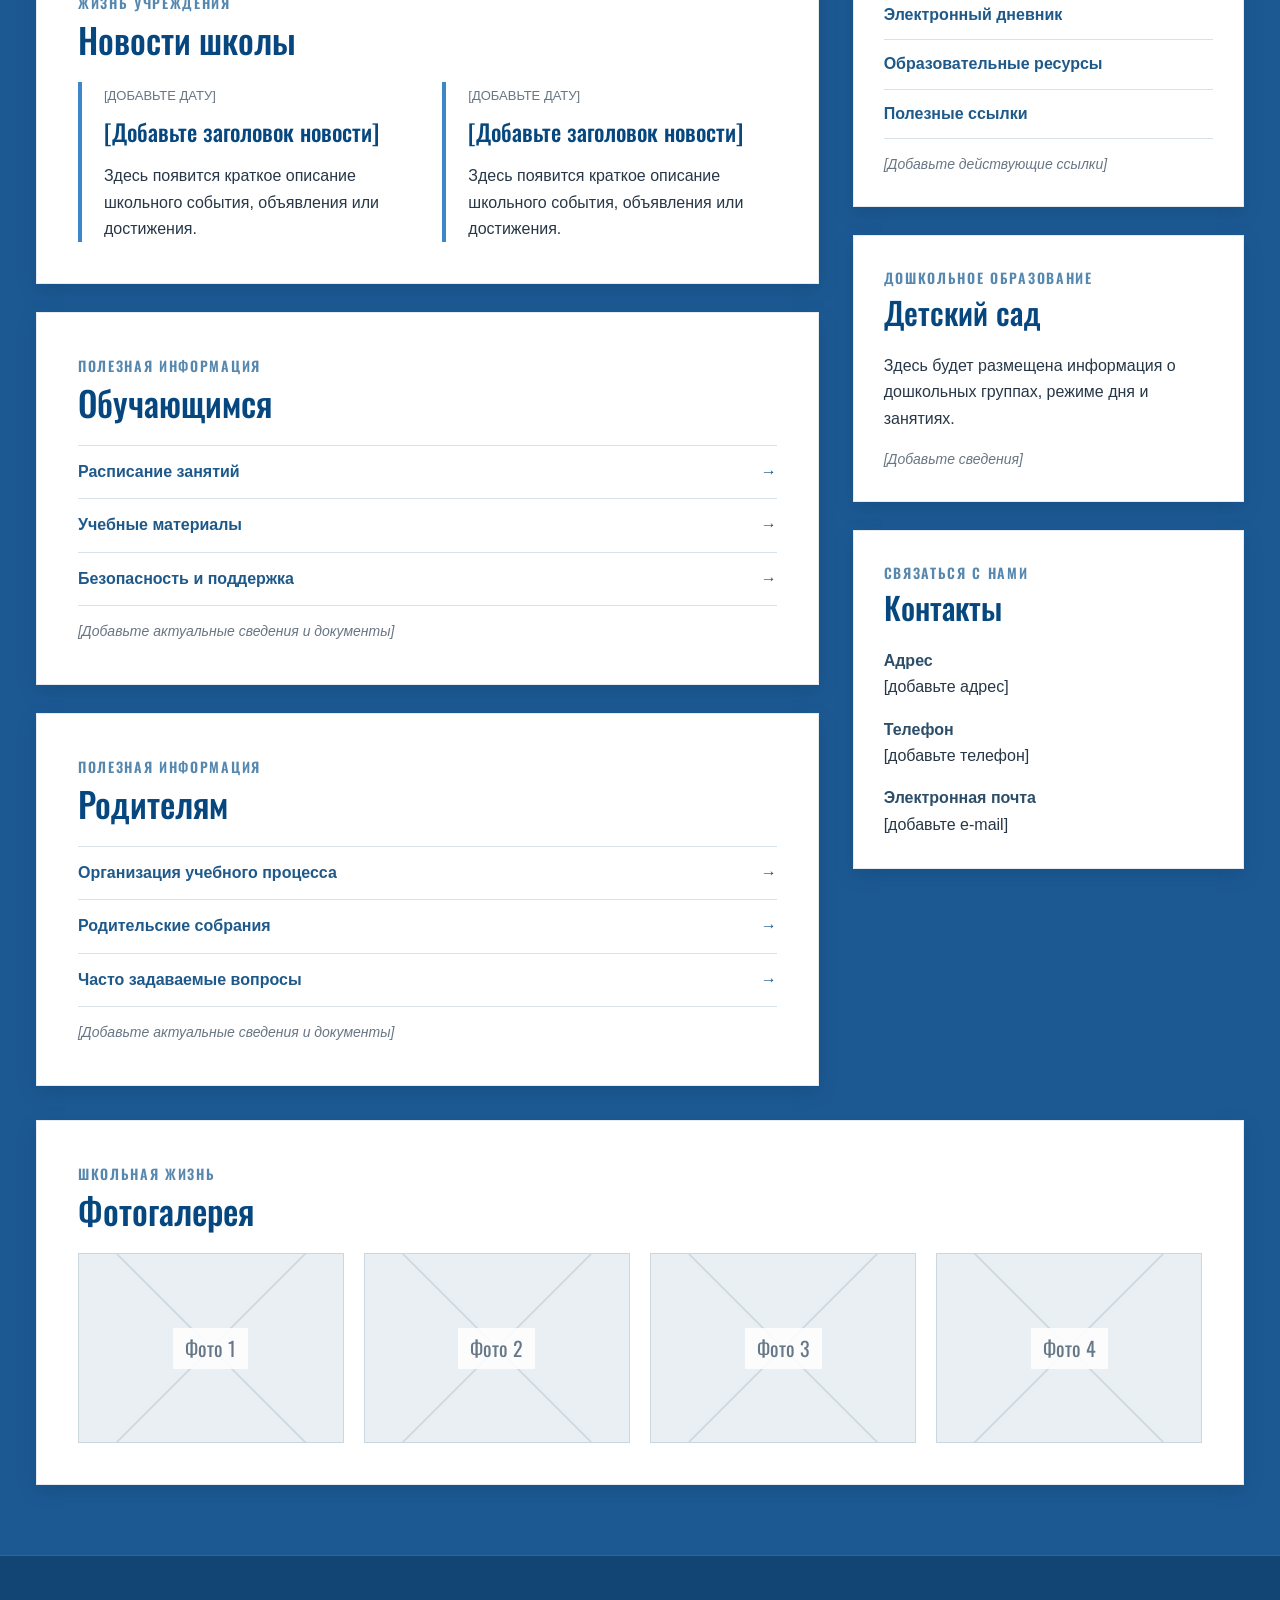
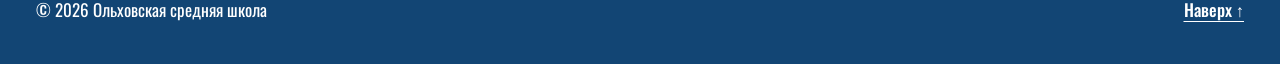
==== commit 4298f42d: "Document site map and add training notice" ====
--- a/index.html
+++ b/index.html
@@ -14,6 +14,7 @@
   <div class="topbar">
     <div class="container topbar__inner">
       <time id="current-date" datetime="">Сегодня</time>
+      <p class="training-notice">Сайт используется в обучающих целях</p>
       <label class="language-selector">
         <span class="language-selector__label">Язык</span>
         <select aria-label="Выберите язык" onchange="window.location.href=this.value">
--- a/styles.css
+++ b/styles.css
@@ -51,18 +51,27 @@
 }
 
 .topbar__inner {
-  display: flex;
+  display: grid;
+  grid-template-columns: minmax(0, 1fr) auto minmax(0, 1fr);
   min-height: 40px;
   align-items: center;
-  justify-content: space-between;
   font-size: 13px;
   letter-spacing: .025em;
   text-transform: capitalize;
 }
 
+.training-notice {
+  margin: 0;
+  color: #000;
+  font-weight: 700;
+  text-align: center;
+  text-transform: none;
+}
+
 .language-selector {
   display: flex;
   align-items: center;
+  justify-self: end;
   gap: 9px;
   font-family: var(--heading-font);
   font-weight: 600;
@@ -443,7 +452,14 @@
   }
 
   .topbar__inner {
-    min-height: 36px;
+    grid-template-columns: 1fr auto;
+    gap: 8px 16px;
+    padding-block: 7px;
+  }
+
+  .training-notice {
+    grid-column: 1 / -1;
+    grid-row: 2;
   }
 
   .school-heading {
